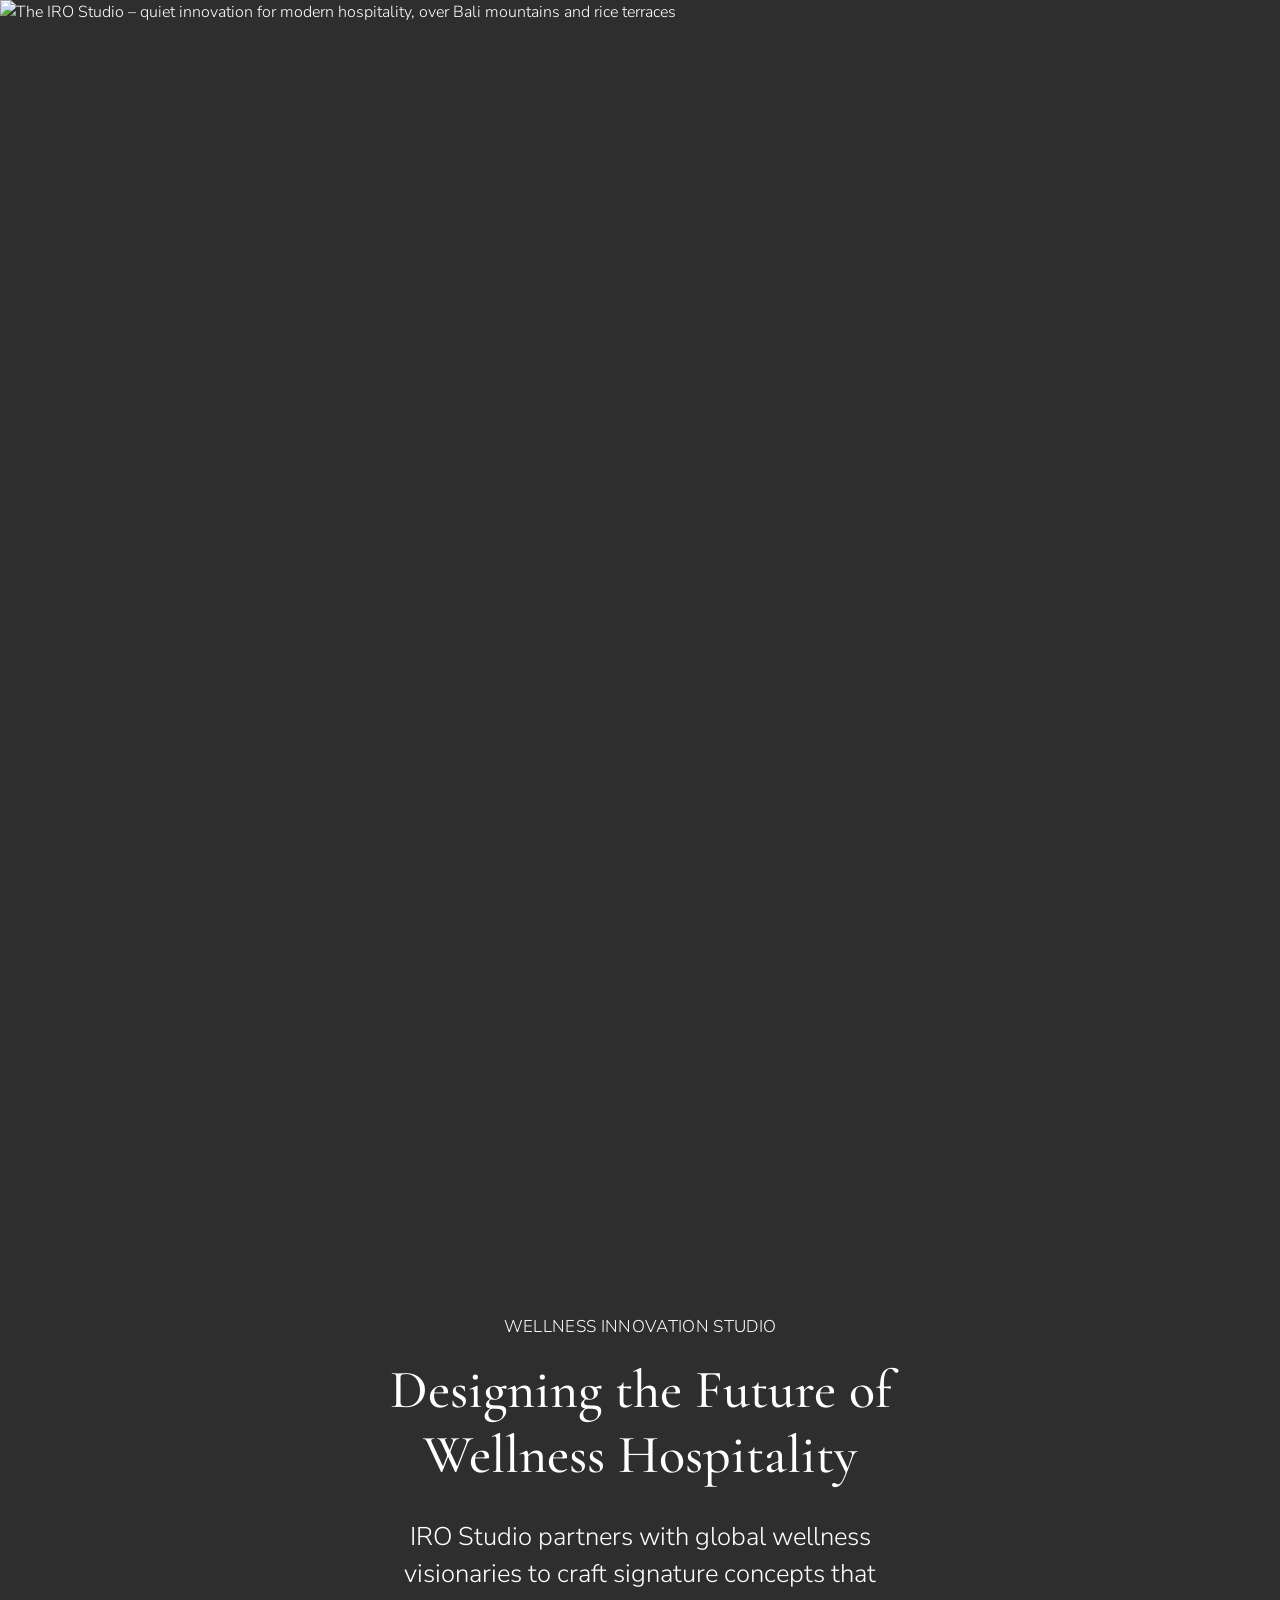
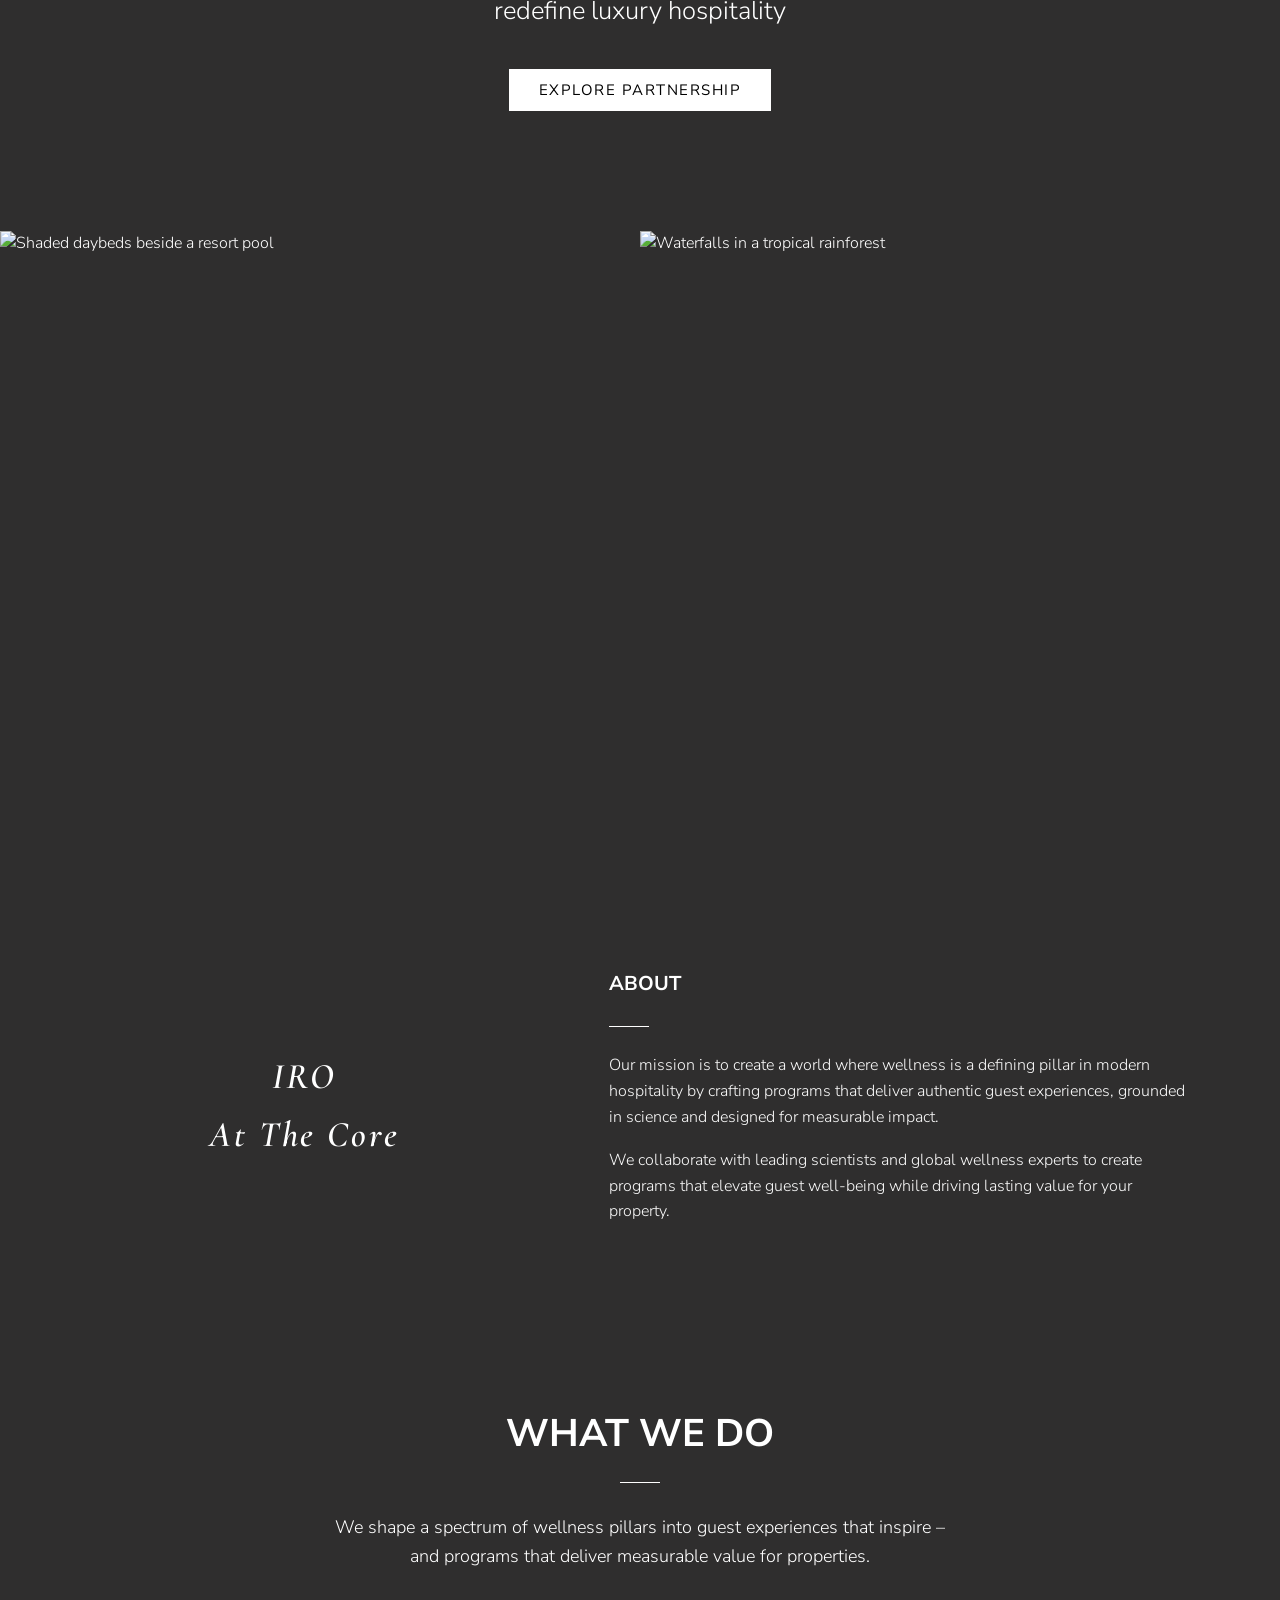
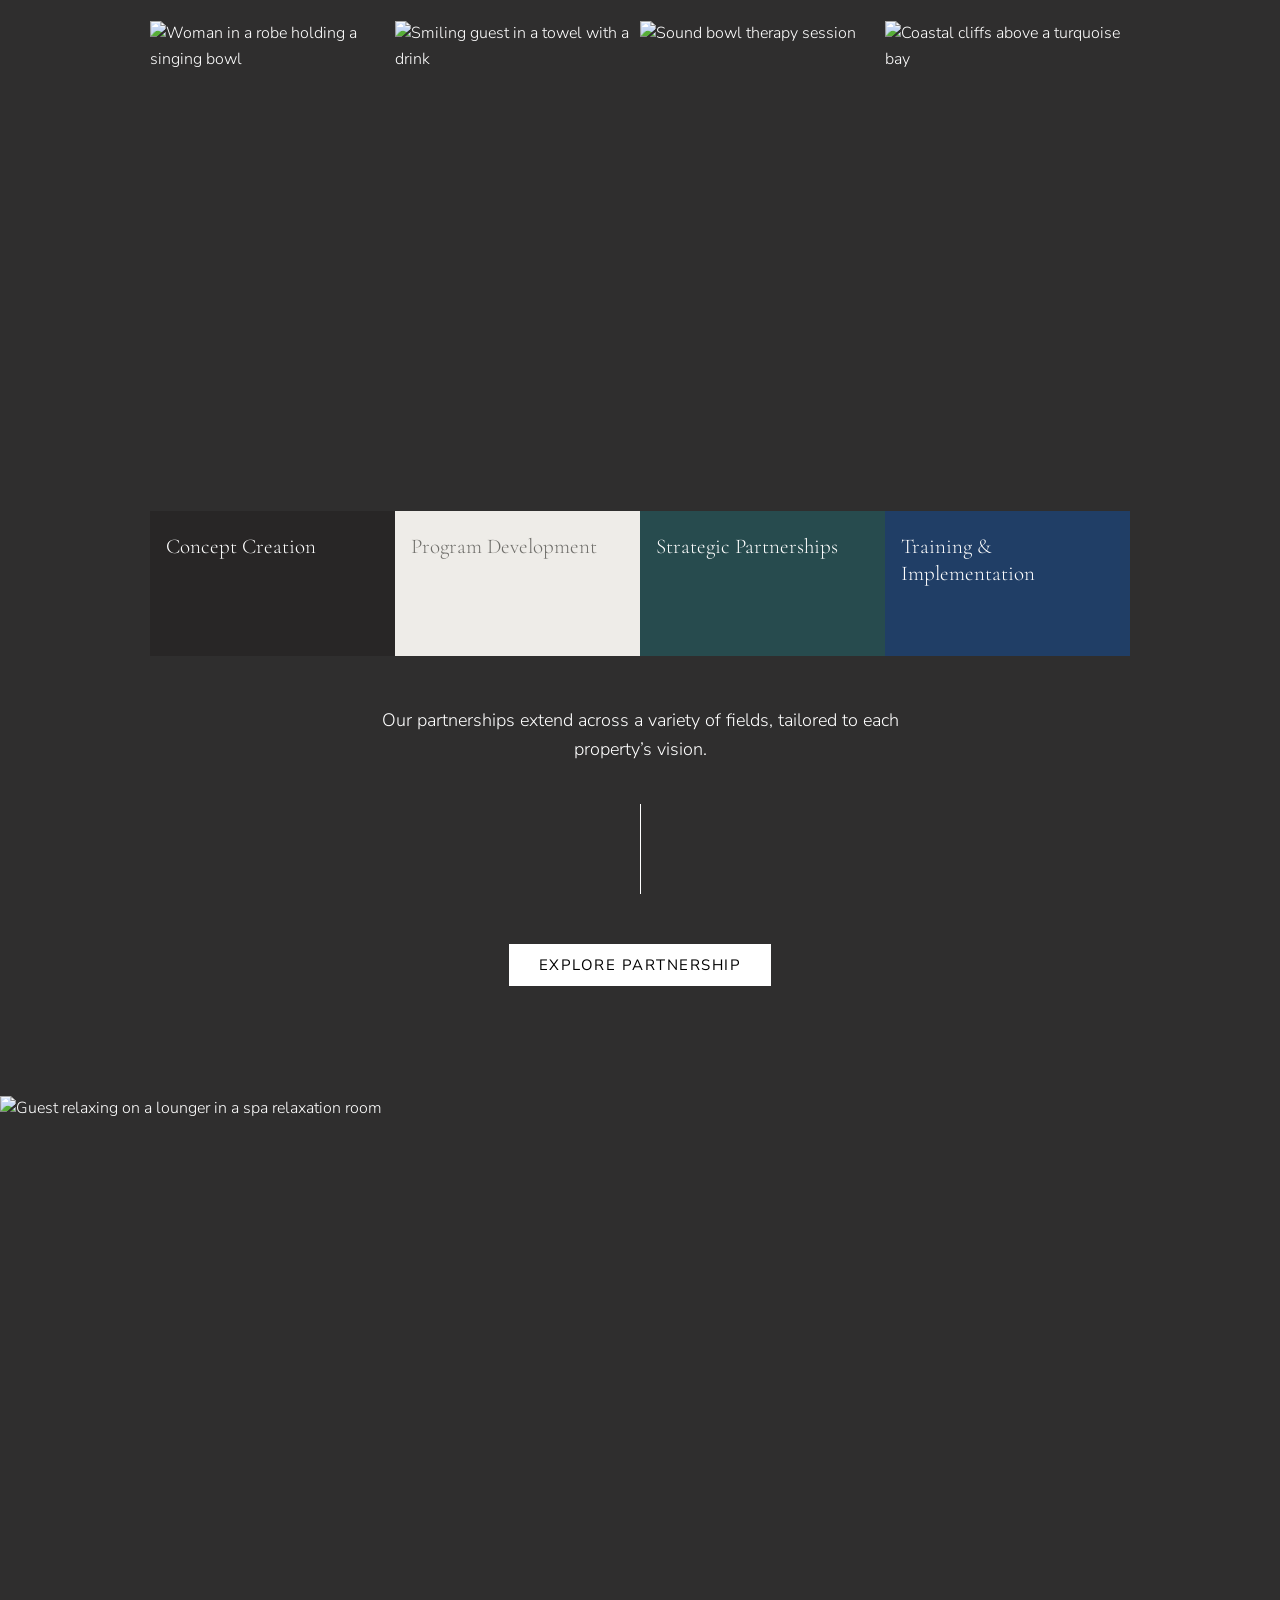
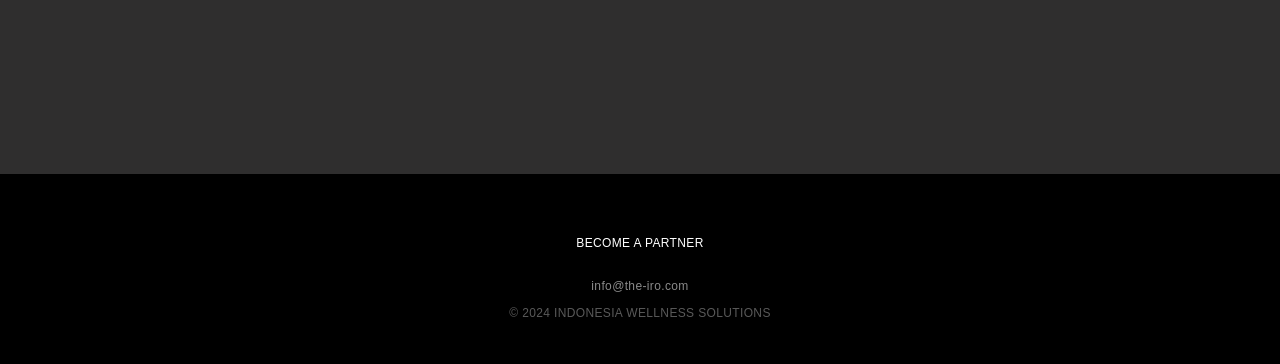
==== index.html @ 51f64c88 "IRO Studio website" ====
<!DOCTYPE html>
<html lang="en">
<head>
  <meta charset="utf-8">
  <meta name="viewport" content="width=device-width, initial-scale=1">
  <title>THE IRO STUDIO | Wellness Concepts for Luxury Hospitality</title>
  <meta name="description" content="IRO Studio designs science-backed wellness concepts for luxury hotels and resorts, elevating guest experiences and driving measurable value.">

  <meta property="og:type" content="website">
  <meta property="og:url" content="https://the-iro.com/">
  <meta property="og:title" content="THE IRO STUDIO | Wellness Concepts for Luxury Hospitality">
  <meta property="og:description" content="Science-backed wellness concepts for luxury hotels and resorts.">
  <meta property="og:image" content="https://the-iro.com/assets/img/hero.png">
  <meta name="twitter:card" content="summary_large_image">
  <link rel="canonical" href="https://the-iro.com/">

  <link rel="preconnect" href="https://fonts.googleapis.com">
  <link rel="preconnect" href="https://fonts.gstatic.com" crossorigin>
  <link href="https://fonts.googleapis.com/css2?family=Cormorant+Garamond:ital,wght@0,500;1,600&family=Nunito+Sans:wght@300;400;700&display=swap" rel="stylesheet">
  <link rel="stylesheet" href="styles.css">
</head>
<body>

  <header class="hero">
    <h1 class="sr-only">The IRO Studio – Quiet innovation for modern hospitality</h1>
    <img class="hero__img" src="assets/img/hero.png" alt="The IRO Studio – quiet innovation for modern hospitality, over Bali mountains and rice terraces">
  </header>

  <main>

    <section class="intro dark">
      <p class="eyebrow">WELLNESS INNOVATION STUDIO</p>
      <h2 class="headline">Designing the Future of<br>Wellness Hospitality</h2>
      <p class="lead">IRO Studio partners with global wellness visionaries to craft signature concepts that redefine luxury hospitality</p>
      <a class="btn" href="mailto:info@the-iro.com?subject=Explore%20Partnership">EXPLORE PARTNERSHIP</a>
    </section>

    <div class="split">
      <img src="assets/img/split-left.jpg" alt="Shaded daybeds beside a resort pool" loading="lazy">
      <img src="assets/img/split-right.jpg" alt="Waterfalls in a tropical rainforest" loading="lazy">
    </div>

    <section class="about dark">
      <p class="about__title">IRO<br>At The Core</p>
      <div class="about__text">
        <h2 class="label">ABOUT</h2>
        <span class="rule-h"></span>
        <p>Our mission is to create a world where wellness is a defining pillar in modern hospitality by crafting programs that deliver authentic guest experiences, grounded in science and designed for measurable impact.</p>
        <p>We collaborate with leading scientists and global wellness experts to create programs that elevate guest well-being while driving lasting value for your property.</p>
      </div>
    </section>

    <section class="what dark">
      <h2 class="what__title">WHAT WE DO</h2>
      <span class="rule-h rule-h--center"></span>
      <p class="what__lead">We shape a spectrum of wellness pillars into guest experiences that inspire – and programs that deliver measurable value for properties.</p>
      <div class="tiles">
        <div class="tile tile--charcoal">
          <img src="assets/img/concept.jpg" alt="Woman in a robe holding a singing bowl" loading="lazy">
          <p>Concept Creation</p>
        </div>
        <div class="tile tile--sand">
          <img src="assets/img/program.jpg" alt="Smiling guest in a towel with a drink" loading="lazy">
          <p>Program Development</p>
        </div>
        <div class="tile tile--teal">
          <img src="assets/img/partnerships.png" alt="Sound bowl therapy session" loading="lazy">
          <p>Strategic Partnerships</p>
        </div>
        <div class="tile tile--navy">
          <img src="assets/img/training.jpg" alt="Coastal cliffs above a turquoise bay" loading="lazy">
          <p>Training &amp; Implementation</p>
        </div>
      </div>
      <p class="what__note">Our partnerships extend across a variety of fields, tailored to each property’s vision.</p>
      <span class="rule-v"></span>
      <a class="btn" href="mailto:info@the-iro.com?subject=Explore%20Partnership">EXPLORE PARTNERSHIP</a>
    </section>

    <div class="closing">
      <img src="assets/img/closing.jpg" alt="Guest relaxing on a lounger in a spa relaxation room" loading="lazy">
    </div>

  </main>

  <footer class="footer">
    <a href="mailto:info@the-iro.com?subject=Partnership%20Inquiry">BECOME A PARTNER</a>
    <p class="footer__mail"><a href="mailto:info@the-iro.com">info@the-iro.com</a></p>
    <p class="footer__copy">© 2024 INDONESIA WELLNESS SOLUTIONS</p>
  </footer>

</body>
</html>
---- styles.css ----
/* THE IRO STUDIO — static rebuild of the Wix page */

/* The Wix site uses a custom serif that was uploaded to Wix. If you hold the
   licence, save it as assets/fonts/iro-serif.woff2 and it is used
   automatically; otherwise Cormorant Garamond stands in. */
@font-face {
  font-family: "IRO Serif";
  src: url("assets/fonts/iro-serif.woff2") format("woff2");
  font-display: swap;
}

:root {
  --dark: #2f2e2e;
  --sand: #eeece8;
  --serif: "IRO Serif", "Cormorant Garamond", Georgia, serif;
  --sans: "Nunito Sans", "Helvetica Neue", Arial, sans-serif;
}

* { box-sizing: border-box; margin: 0; padding: 0; }
body {
  background: var(--dark);
  color: #fff;
  font-family: var(--sans);
  font-weight: 300;
  font-size: 16px;
  line-height: 1.6;
  -webkit-font-smoothing: antialiased;
}
img { display: block; max-width: 100%; }
a { color: inherit; }
.sr-only { position: absolute; width: 1px; height: 1px; overflow: hidden; clip: rect(0 0 0 0); white-space: nowrap; }

/* ---------- shared ---------- */
.dark { background: var(--dark); }
.btn {
  display: inline-block;
  background: #fff;
  color: #000;
  font-weight: 400;
  font-size: 15px;
  letter-spacing: .1em;
  text-decoration: none;
  padding: 9px 30px;
  transition: background .25s, color .25s;
}
.btn:hover { background: var(--sand); }
.eyebrow { font-size: 17px; letter-spacing: .02em; }
.label { font-size: 20px; font-weight: 700; }
.rule-h { display: block; width: 40px; height: 1px; background: #fff; margin: 26px 0; }
.rule-h--center { margin: 18px auto 30px; }
.rule-v { display: block; width: 1px; height: 90px; background: #fff; margin: 40px auto 50px; }

/* ---------- hero ---------- */
.hero__img { width: 100%; height: 94vw; max-height: 1400px; object-fit: cover; }

/* ---------- intro ---------- */
.intro { text-align: center; padding: 110px 24px 120px; }
.headline {
  font-family: var(--serif);
  font-weight: 500;
  font-size: clamp(34px, 4.4vw, 54px);
  line-height: 1.2;
  margin: 18px 0 30px;
}
.lead { font-size: clamp(19px, 2vw, 26px); max-width: 520px; margin: 0 auto 40px; line-height: 1.45; }

/* ---------- split images ---------- */
.split { display: grid; grid-template-columns: 1fr 1fr; }
.split img { width: 100%; height: clamp(300px, 49vw, 700px); object-fit: cover; }

/* ---------- about ---------- */
.about {
  display: grid;
  grid-template-columns: 1fr 1.25fr;
  align-items: center;
  gap: 60px;
  max-width: 1240px;
  margin: 0 auto;
  padding: 110px 40px;
}
.about__title {
  font-family: var(--serif);
  font-style: italic;
  font-weight: 600;
  font-size: 36px;
  letter-spacing: .08em;
  line-height: 1.6;
  text-align: center;
}
.about__text p { color: #fafafa; max-width: 580px; margin-bottom: 18px; }

/* ---------- what we do ---------- */
.what { text-align: center; padding: 50px 40px 110px; }
.what__title { font-size: clamp(32px, 3vw, 43px); font-weight: 700; }
.what__lead { font-size: 18px; max-width: 620px; margin: 0 auto 50px; }
.what__note { font-size: 18px; max-width: 520px; margin: 50px auto 0; }

.tiles {
  display: grid;
  grid-template-columns: repeat(4, 1fr);
  max-width: 980px;
  margin: 0 auto;
  text-align: left;
}
.tile img { width: 100%; aspect-ratio: 245 / 490; object-fit: cover; }
.tile p {
  font-family: var(--serif);
  font-size: 21px;
  line-height: 1.3;
  padding: 22px 16px;
  min-height: 145px;
}
.tile--charcoal p { background: #282626; }
.tile--sand p { background: var(--sand); color: #6f6e6a; }
.tile--teal p { background: #274b4e; }
.tile--navy p { background: #203e66; }

/* ---------- closing ---------- */
.closing img { width: 100%; height: clamp(360px, 53vw, 780px); object-fit: cover; }

/* ---------- footer ---------- */
.footer {
  background: #000;
  text-align: center;
  font-family: "Helvetica Neue", Helvetica, Arial, sans-serif;
  font-size: 12px;
  letter-spacing: .03em;
  padding: 60px 20px 40px;
}
.footer a { text-decoration: none; }
.footer a:hover { text-decoration: underline; }
.footer__mail { color: #8a8a8a; margin-top: 24px; }
.footer__copy { color: #595959; margin-top: 8px; }

/* ---------- mobile ---------- */
@media (max-width: 820px) {
  .hero__img { height: auto; aspect-ratio: 4 / 5; }
  .intro { padding: 80px 24px; }
  .split { grid-template-columns: 1fr; }
  .split img { height: 70vw; }
  .about { grid-template-columns: 1fr; gap: 30px; padding: 80px 28px; }
  .what { padding: 40px 20px 80px; }
  .tiles { grid-template-columns: 1fr 1fr; }
  .tile img { aspect-ratio: 3 / 4; }
  .tile p { font-size: 18px; min-height: 100px; }
}
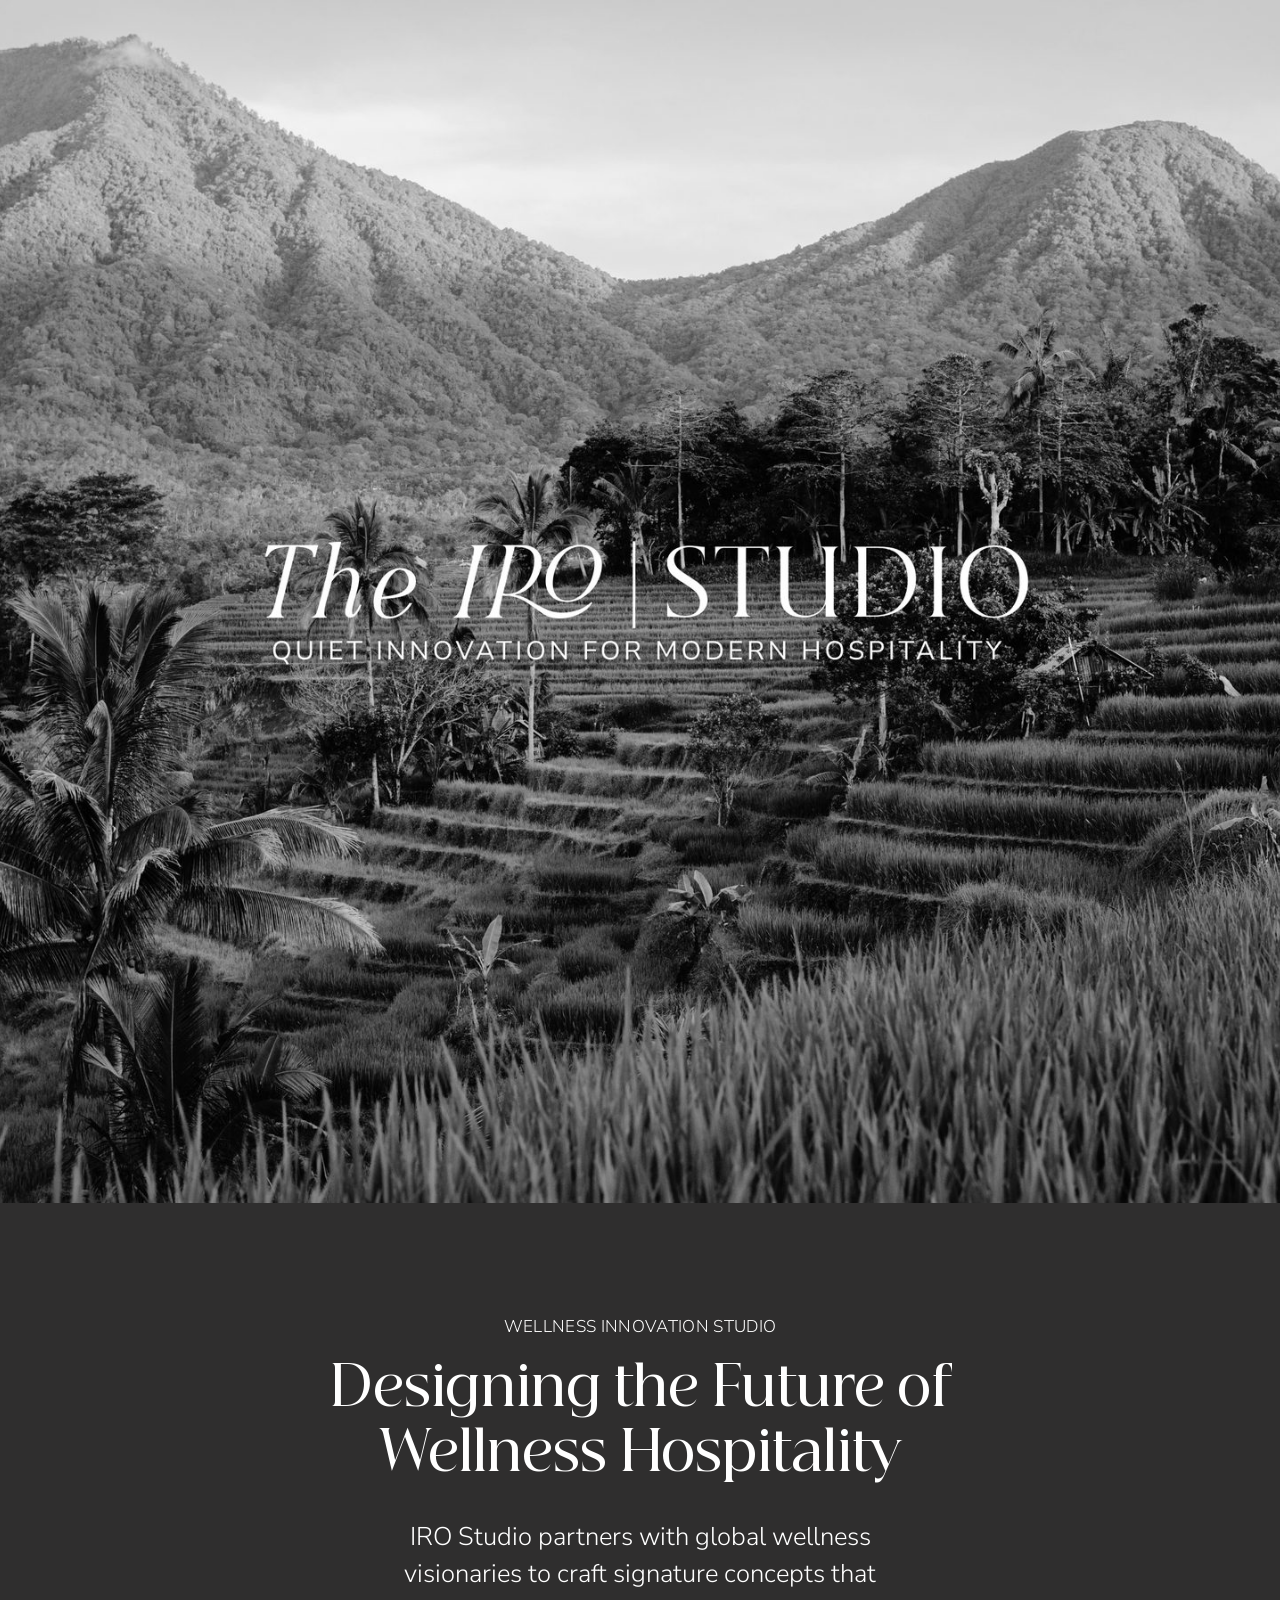
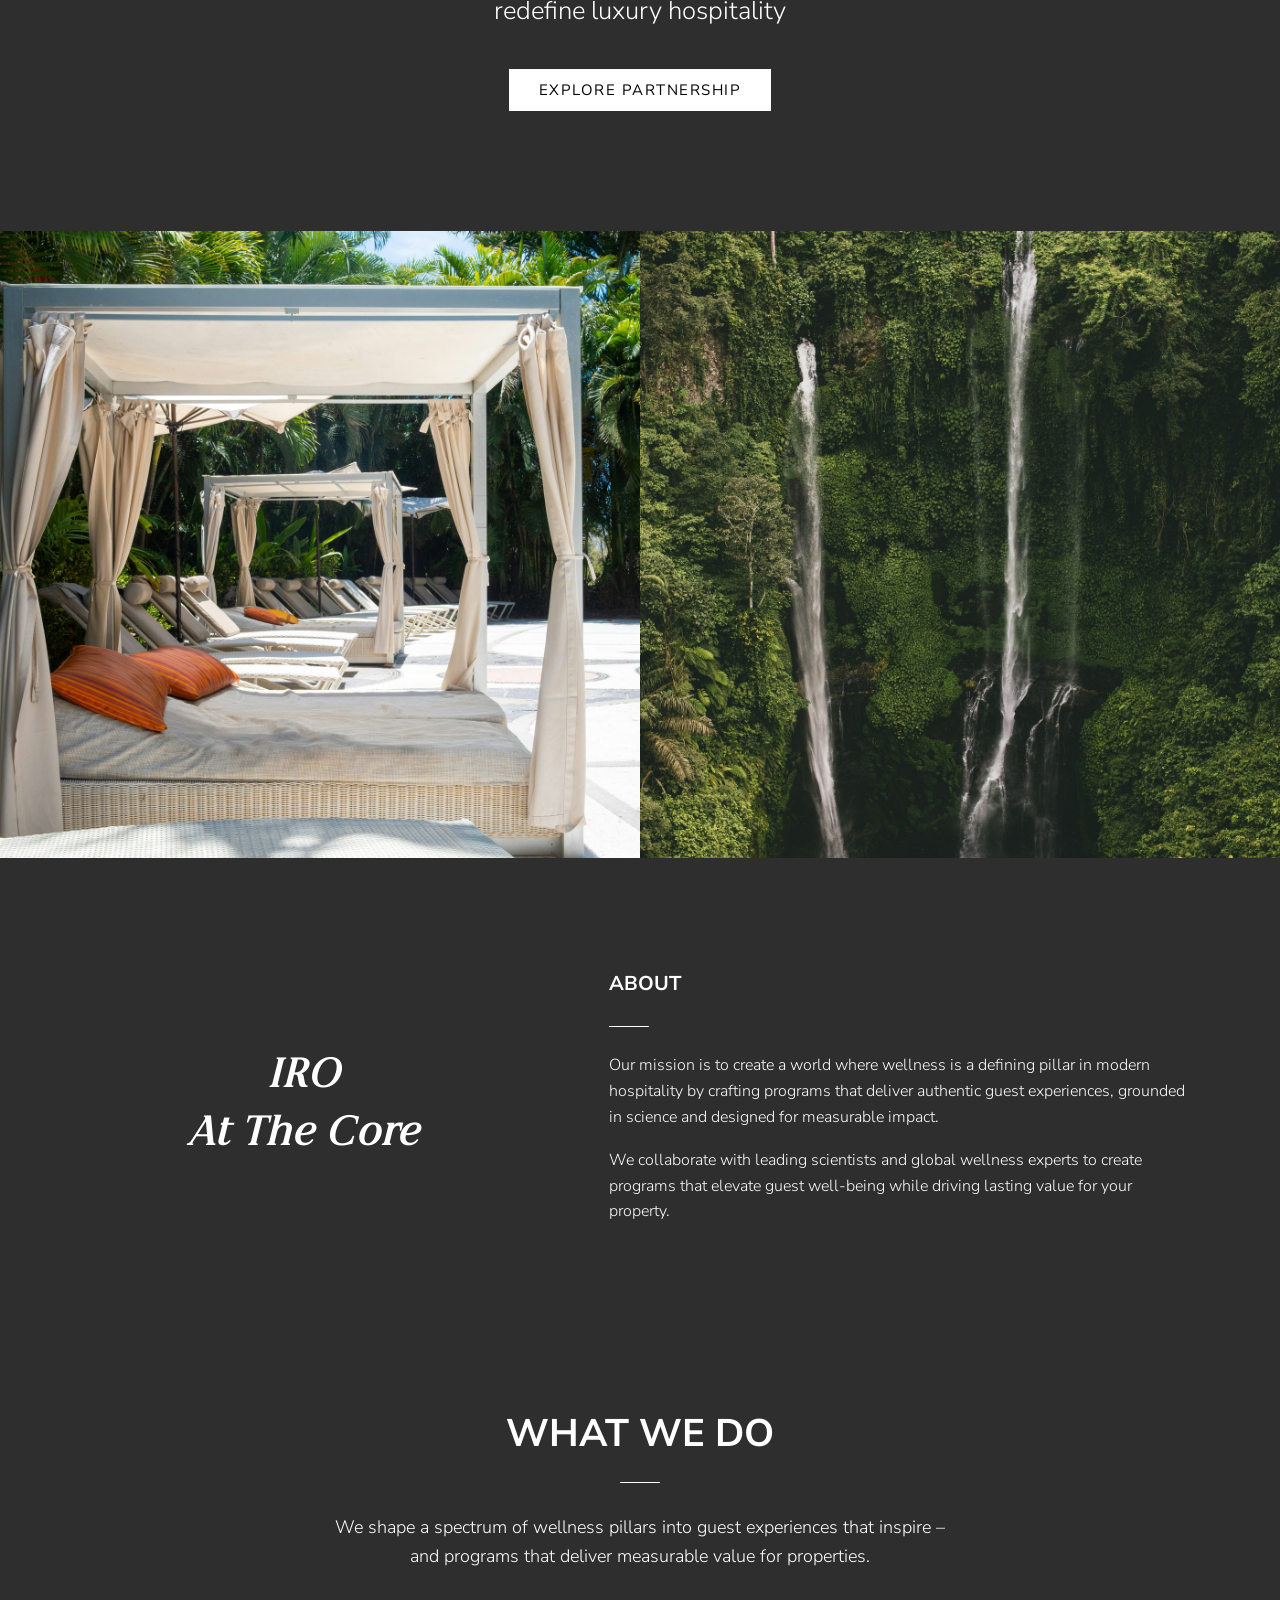
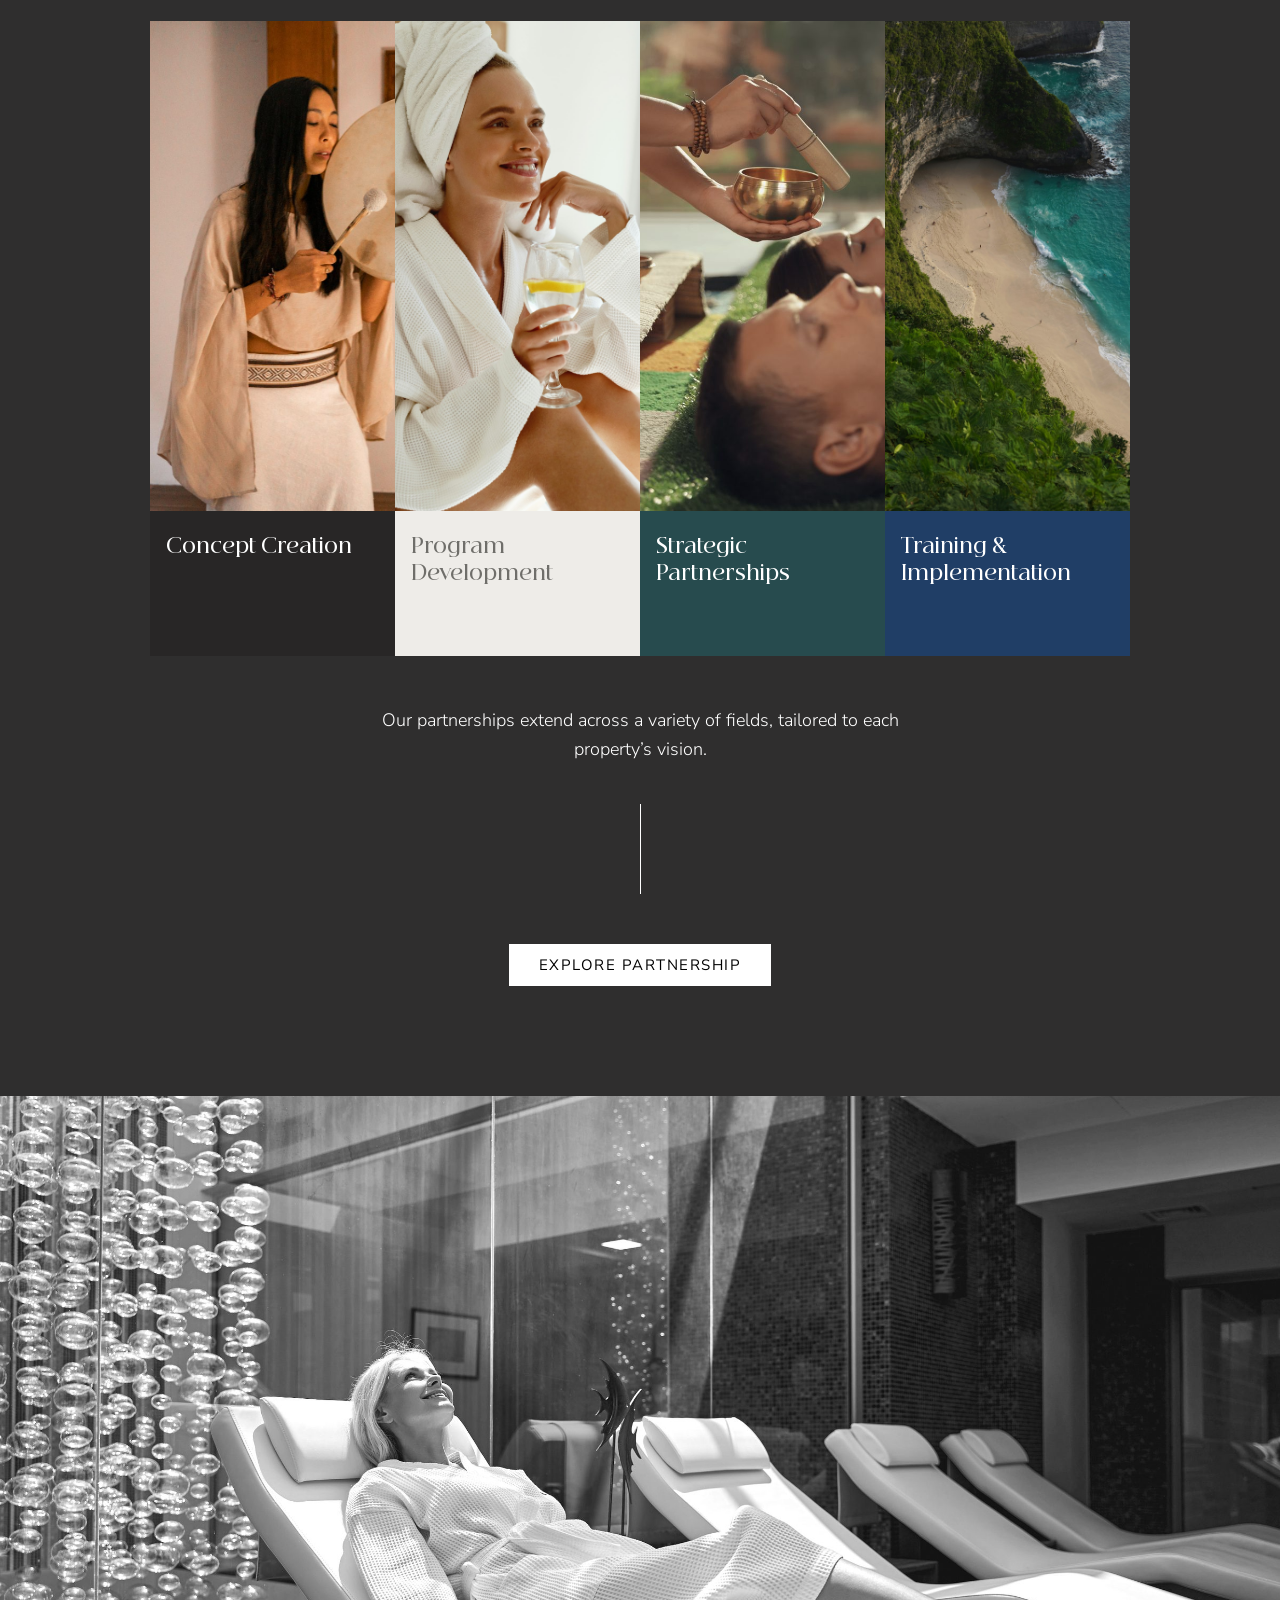
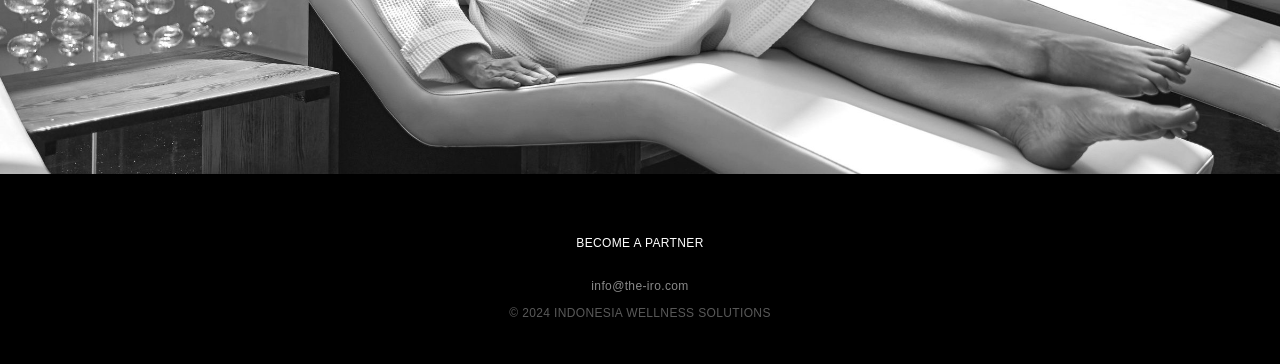
==== commit 445cb506: "Resize photos for web, remove one-off image workflow Co-Authored-By: Claude Opus 5.5 <noreply@anthro" ====
--- a/index.html
+++ b/index.html
@@ -10,7 +10,7 @@
   <meta property="og:url" content="https://the-iro.com/">
   <meta property="og:title" content="THE IRO STUDIO | Wellness Concepts for Luxury Hospitality">
   <meta property="og:description" content="Science-backed wellness concepts for luxury hotels and resorts.">
-  <meta property="og:image" content="https://the-iro.com/assets/img/hero.png">
+  <meta property="og:image" content="https://the-iro.com/assets/img/hero.jpg">
   <meta name="twitter:card" content="summary_large_image">
   <link rel="canonical" href="https://the-iro.com/">
 
@@ -23,7 +23,7 @@
 
   <header class="hero">
     <h1 class="sr-only">The IRO Studio – Quiet innovation for modern hospitality</h1>
-    <img class="hero__img" src="assets/img/hero.png" alt="The IRO Studio – quiet innovation for modern hospitality, over Bali mountains and rice terraces">
+    <img class="hero__img" src="assets/img/hero.jpg" alt="The IRO Studio – quiet innovation for modern hospitality, over Bali mountains and rice terraces">
   </header>
 
   <main>
@@ -64,7 +64,7 @@
           <p>Program Development</p>
         </div>
         <div class="tile tile--teal">
-          <img src="assets/img/partnerships.png" alt="Sound bowl therapy session" loading="lazy">
+          <img src="assets/img/partnerships.jpg" alt="Sound bowl therapy session" loading="lazy">
           <p>Strategic Partnerships</p>
         </div>
         <div class="tile tile--navy">
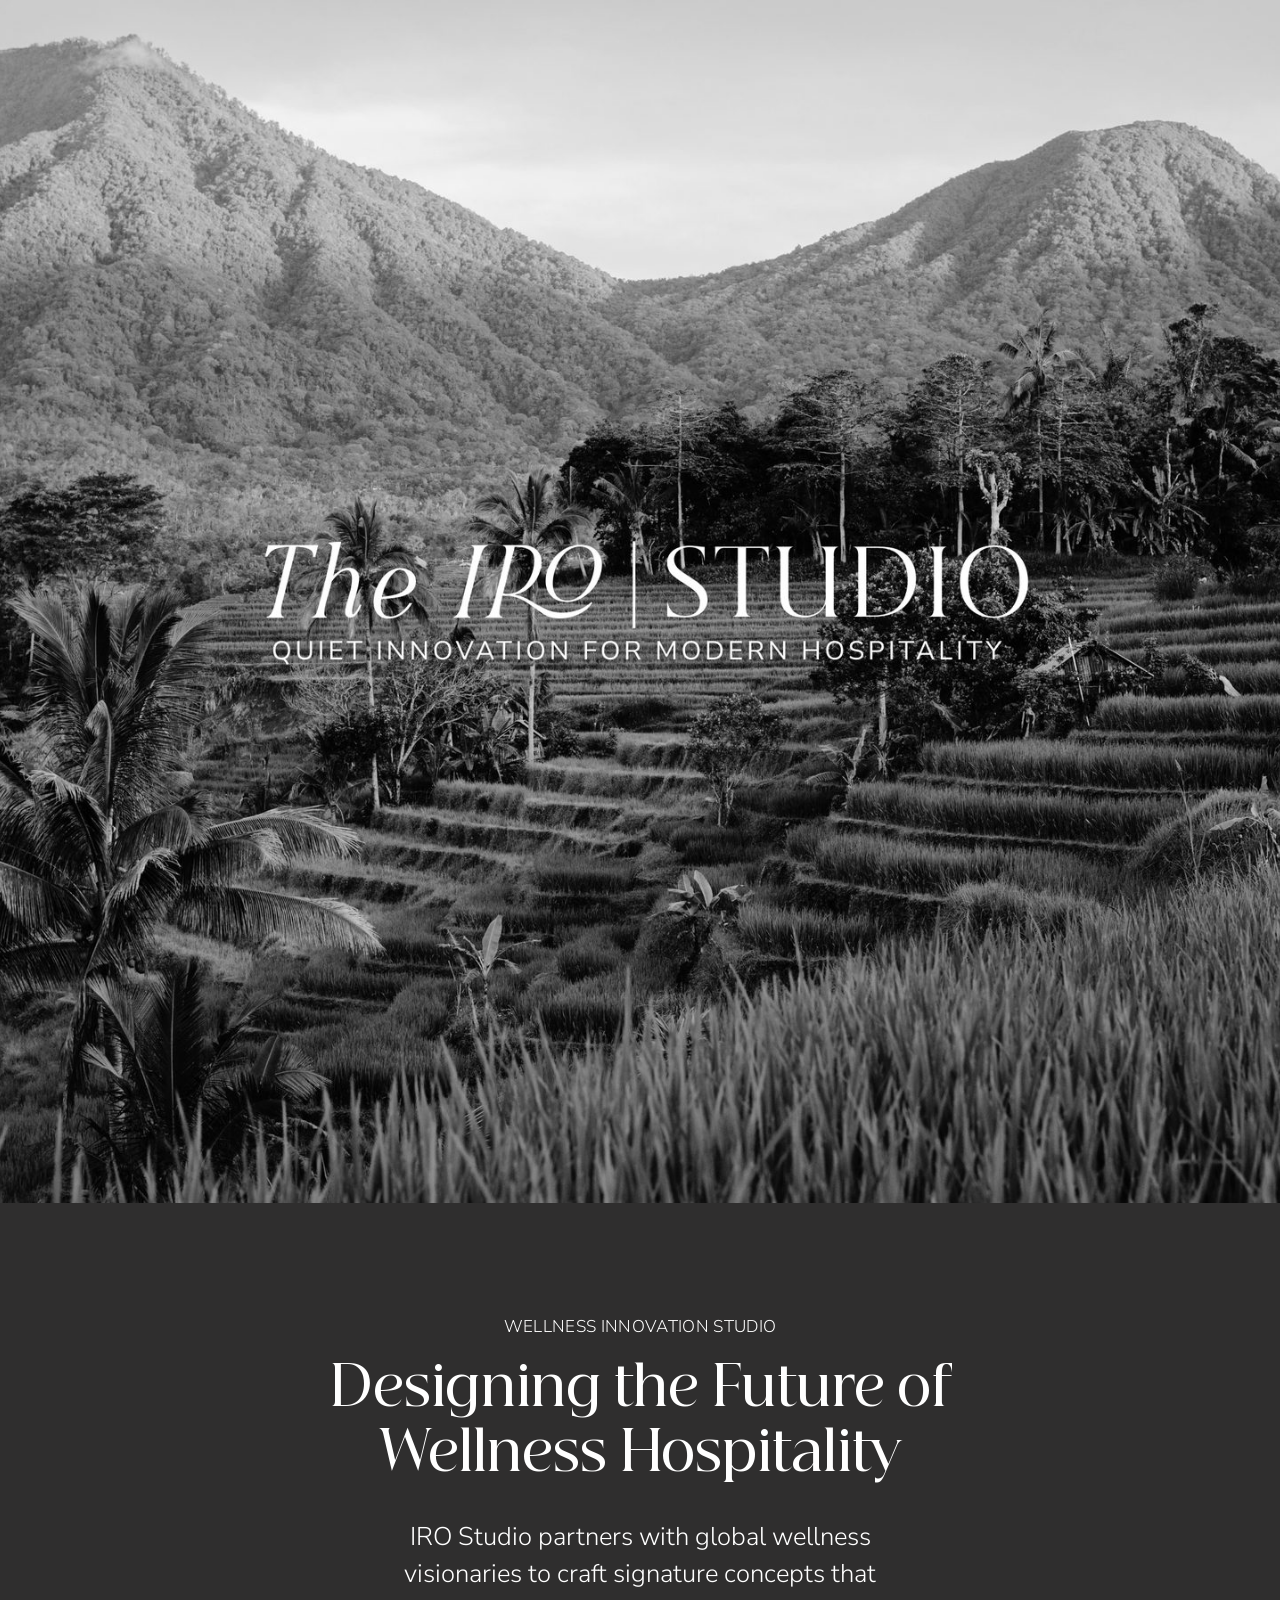
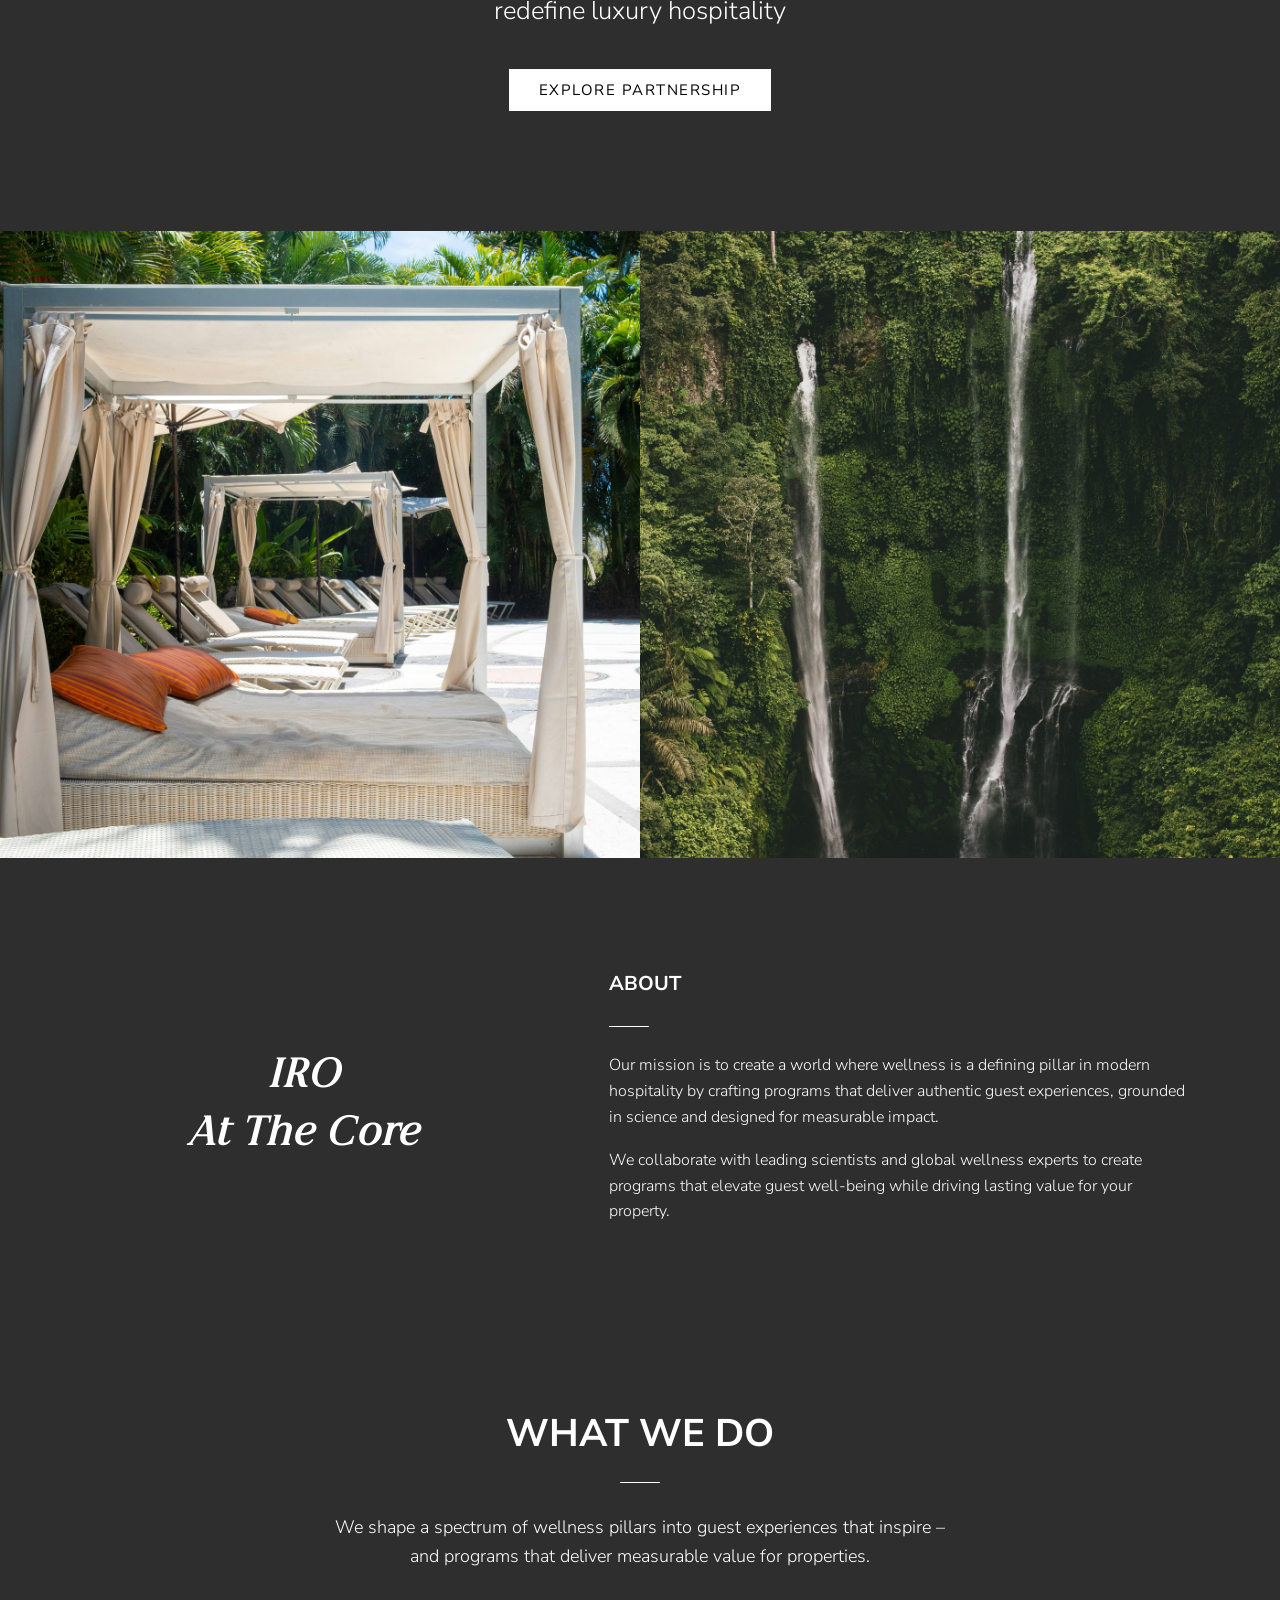
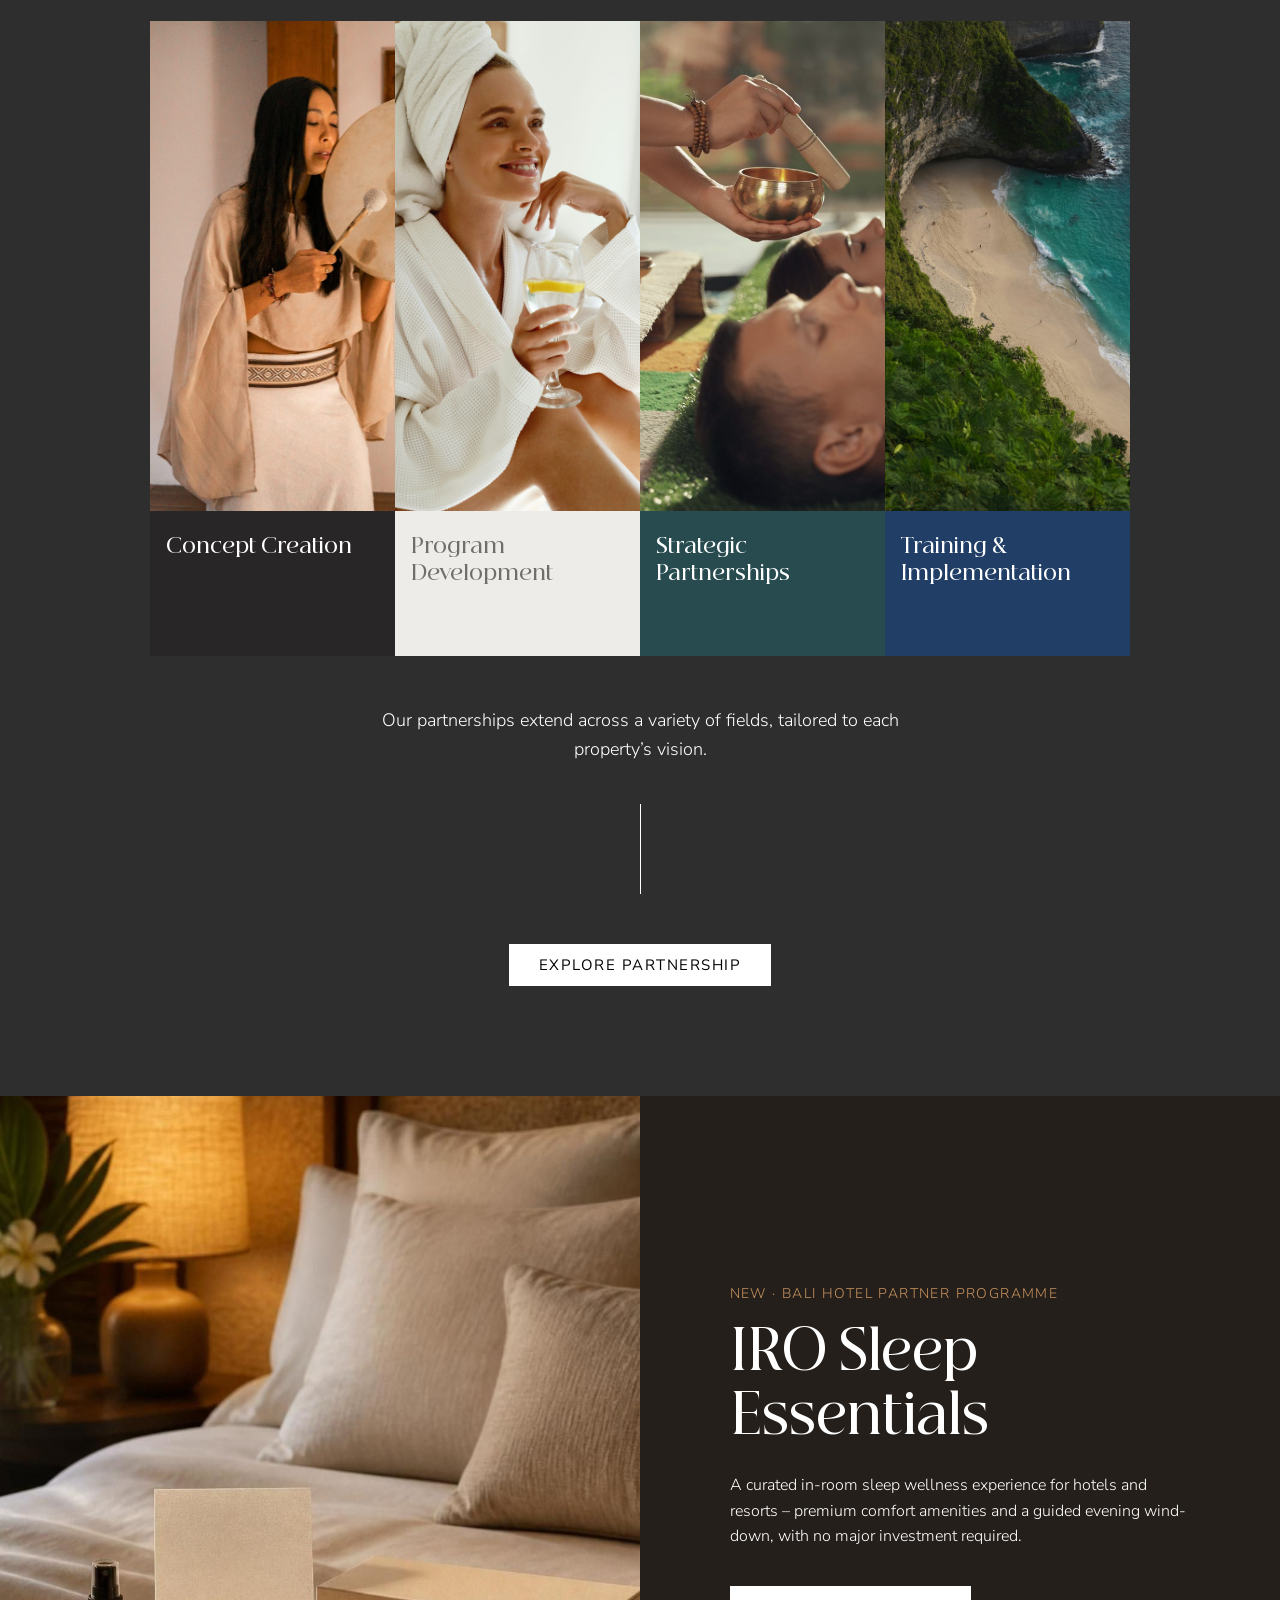
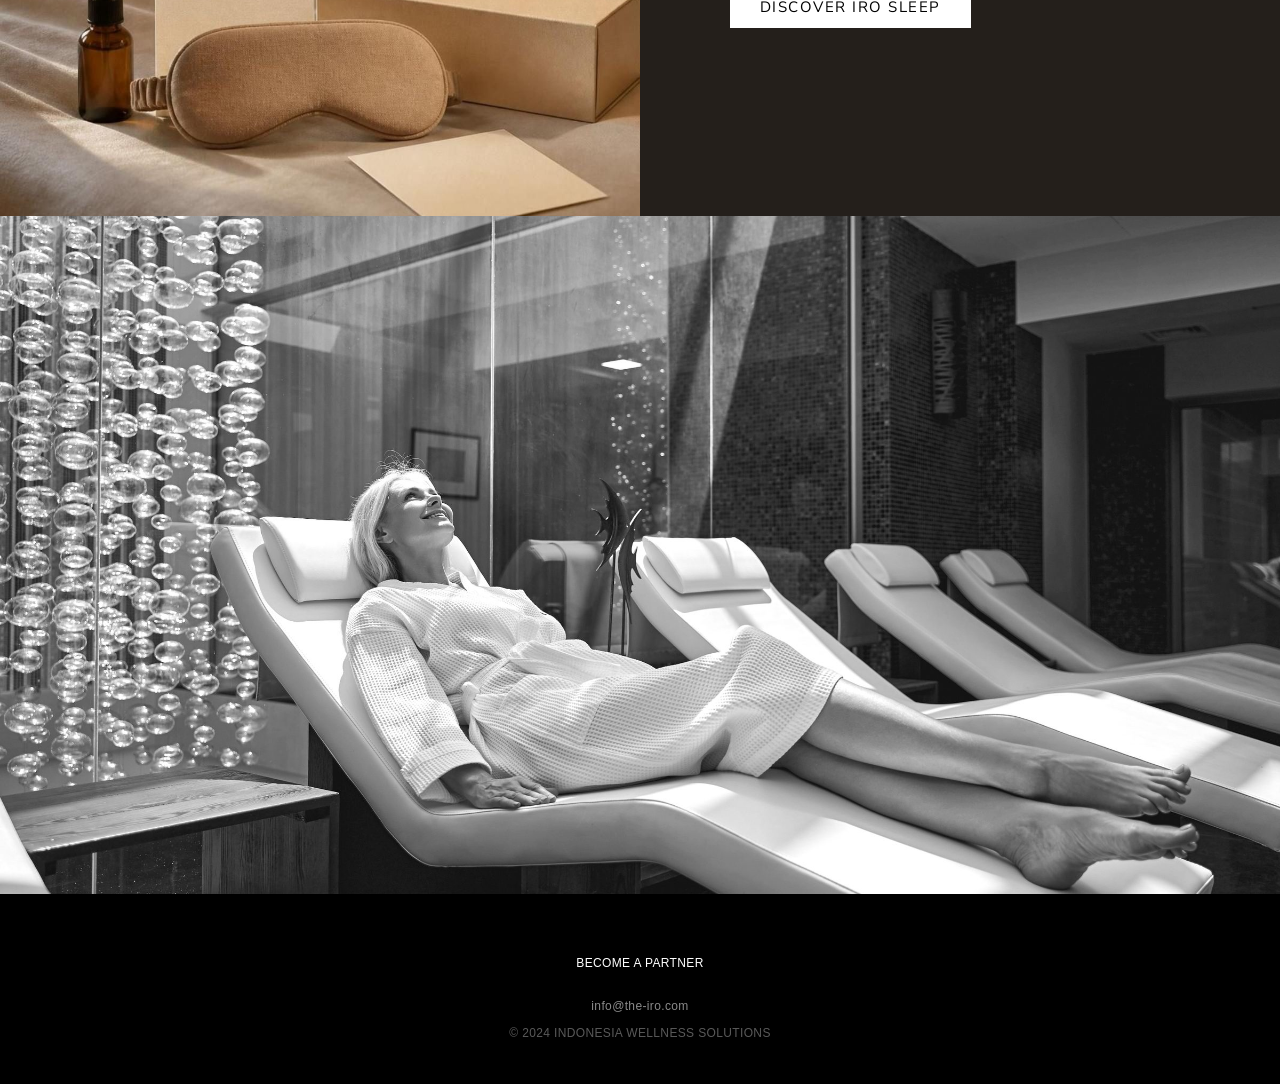
==== commit f9170b74: "Draft: IRO Sleep Essentials page and homepage teaser Co-Authored-By: Claude Opus 5.5 <noreply@anthro" ====
--- a/index.html
+++ b/index.html
@@ -77,6 +77,16 @@
       <a class="btn" href="mailto:info@the-iro.com?subject=Explore%20Partnership">EXPLORE PARTNERSHIP</a>
     </section>
 
+    <section class="teaser">
+      <img class="teaser__img" src="assets/img/sleep/kit.jpg" alt="IRO Sleep kit on a bed: silk eye mask, ritual card and botanical oil" loading="lazy">
+      <div class="teaser__body">
+        <p class="eyebrow">NEW · BALI HOTEL PARTNER PROGRAMME</p>
+        <h2 class="headline">IRO Sleep Essentials</h2>
+        <p>A curated in-room sleep wellness experience for hotels and resorts – premium comfort amenities and a guided evening wind-down, with no major investment required.</p>
+        <a class="btn" href="sleep">DISCOVER IRO SLEEP</a>
+      </div>
+    </section>
+
     <div class="closing">
       <img src="assets/img/closing.jpg" alt="Guest relaxing on a lounger in a spa relaxation room" loading="lazy">
     </div>
--- a/styles.css
+++ b/styles.css
@@ -115,6 +115,14 @@
 .tile--teal p { background: #274b4e; }
 .tile--navy p { background: #203e66; }
 
+/* ---------- IRO Sleep teaser ---------- */
+.teaser { display: grid; grid-template-columns: 1fr 1fr; background: #241f1b; }
+.teaser__img { width: 100%; height: 100%; max-height: 720px; object-fit: cover; }
+.teaser__body { align-self: center; padding: 80px 7vw; }
+.teaser__body .eyebrow { text-align: left; font-size: 14px; letter-spacing: .1em; color: #c9935f; }
+.teaser__body .headline { margin: 16px 0 22px; }
+.teaser__body p:not(.eyebrow) { max-width: 460px; margin-bottom: 36px; }
+
 /* ---------- closing ---------- */
 .closing img { width: 100%; height: clamp(360px, 53vw, 780px); object-fit: cover; }
 
@@ -140,6 +148,9 @@
   .split img { height: 70vw; }
   .about { grid-template-columns: 1fr; gap: 30px; padding: 80px 28px; }
   .what { padding: 40px 20px 80px; }
+  .teaser { grid-template-columns: 1fr; }
+  .teaser__img { height: 80vw; }
+  .teaser__body { padding: 56px 24px 70px; }
   .tiles { grid-template-columns: 1fr 1fr; }
   .tile img { aspect-ratio: 3 / 4; }
   .tile p { font-size: 18px; min-height: 100px; }
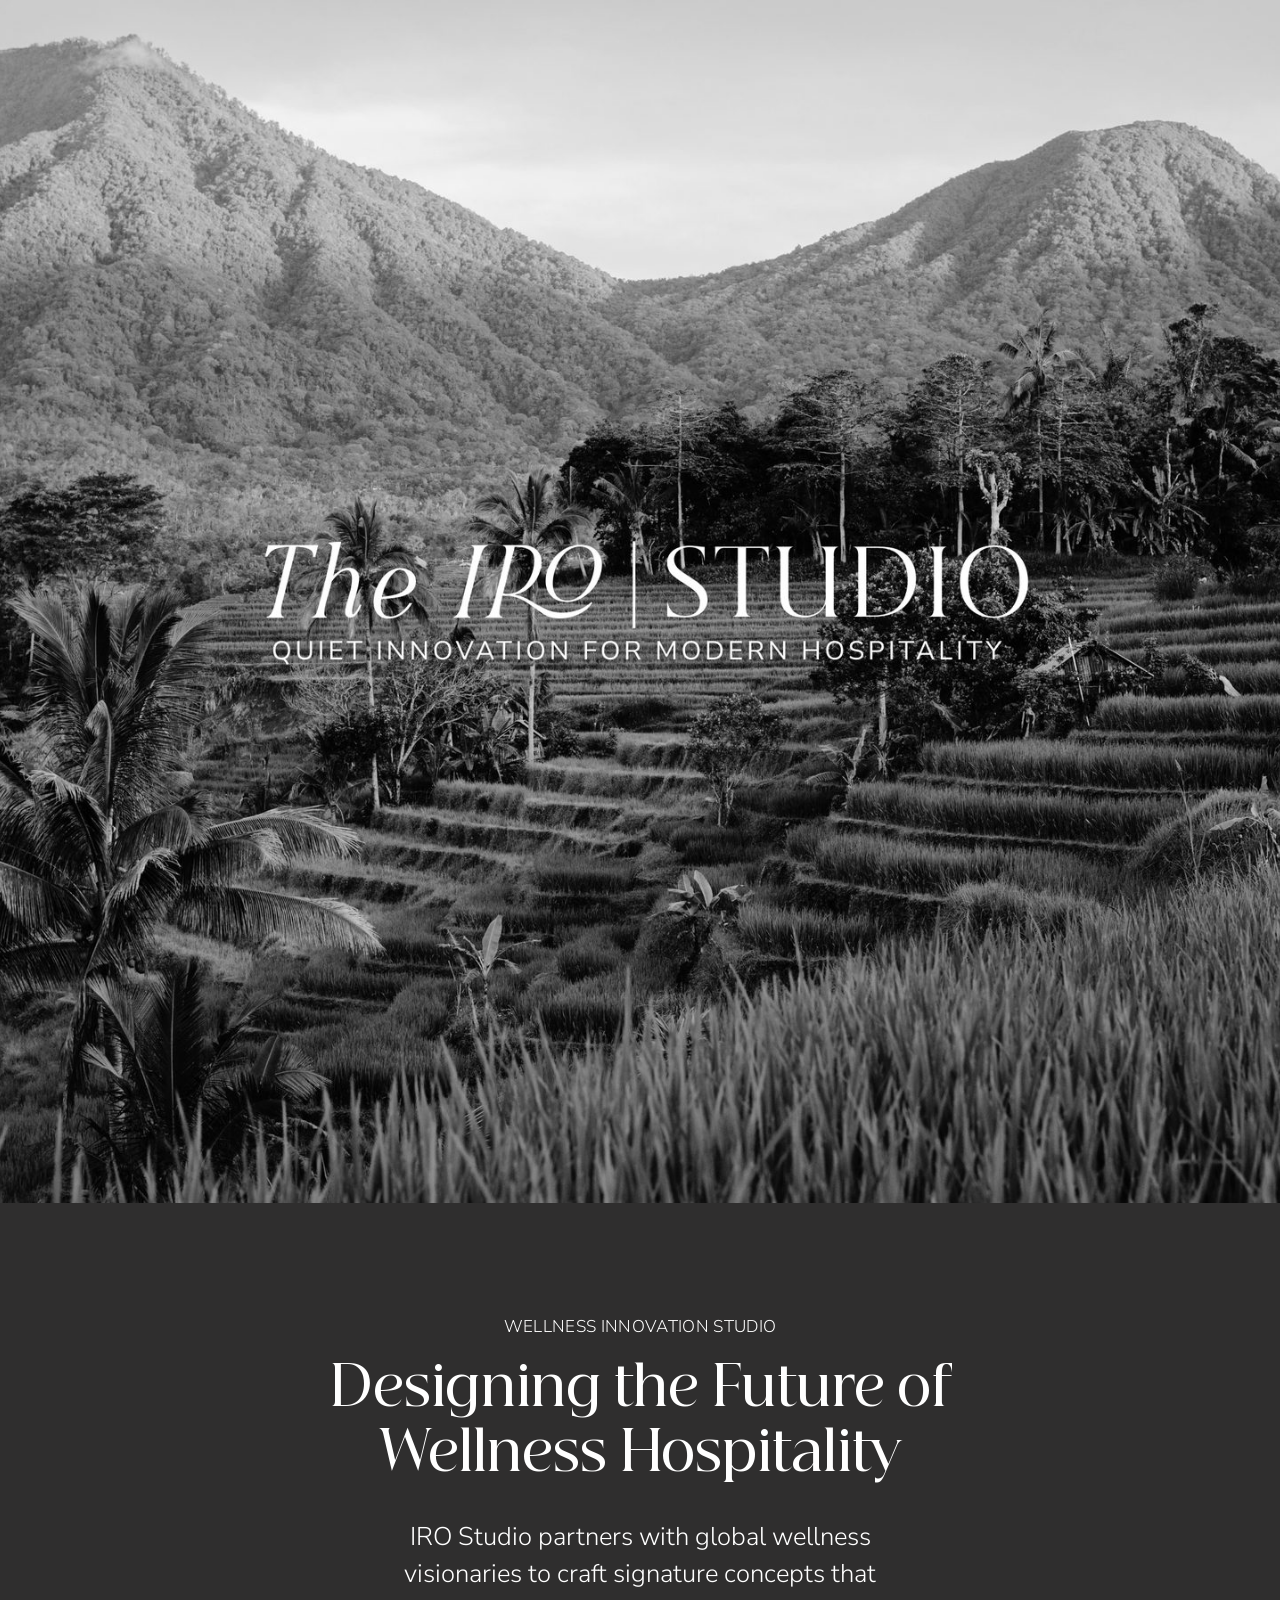
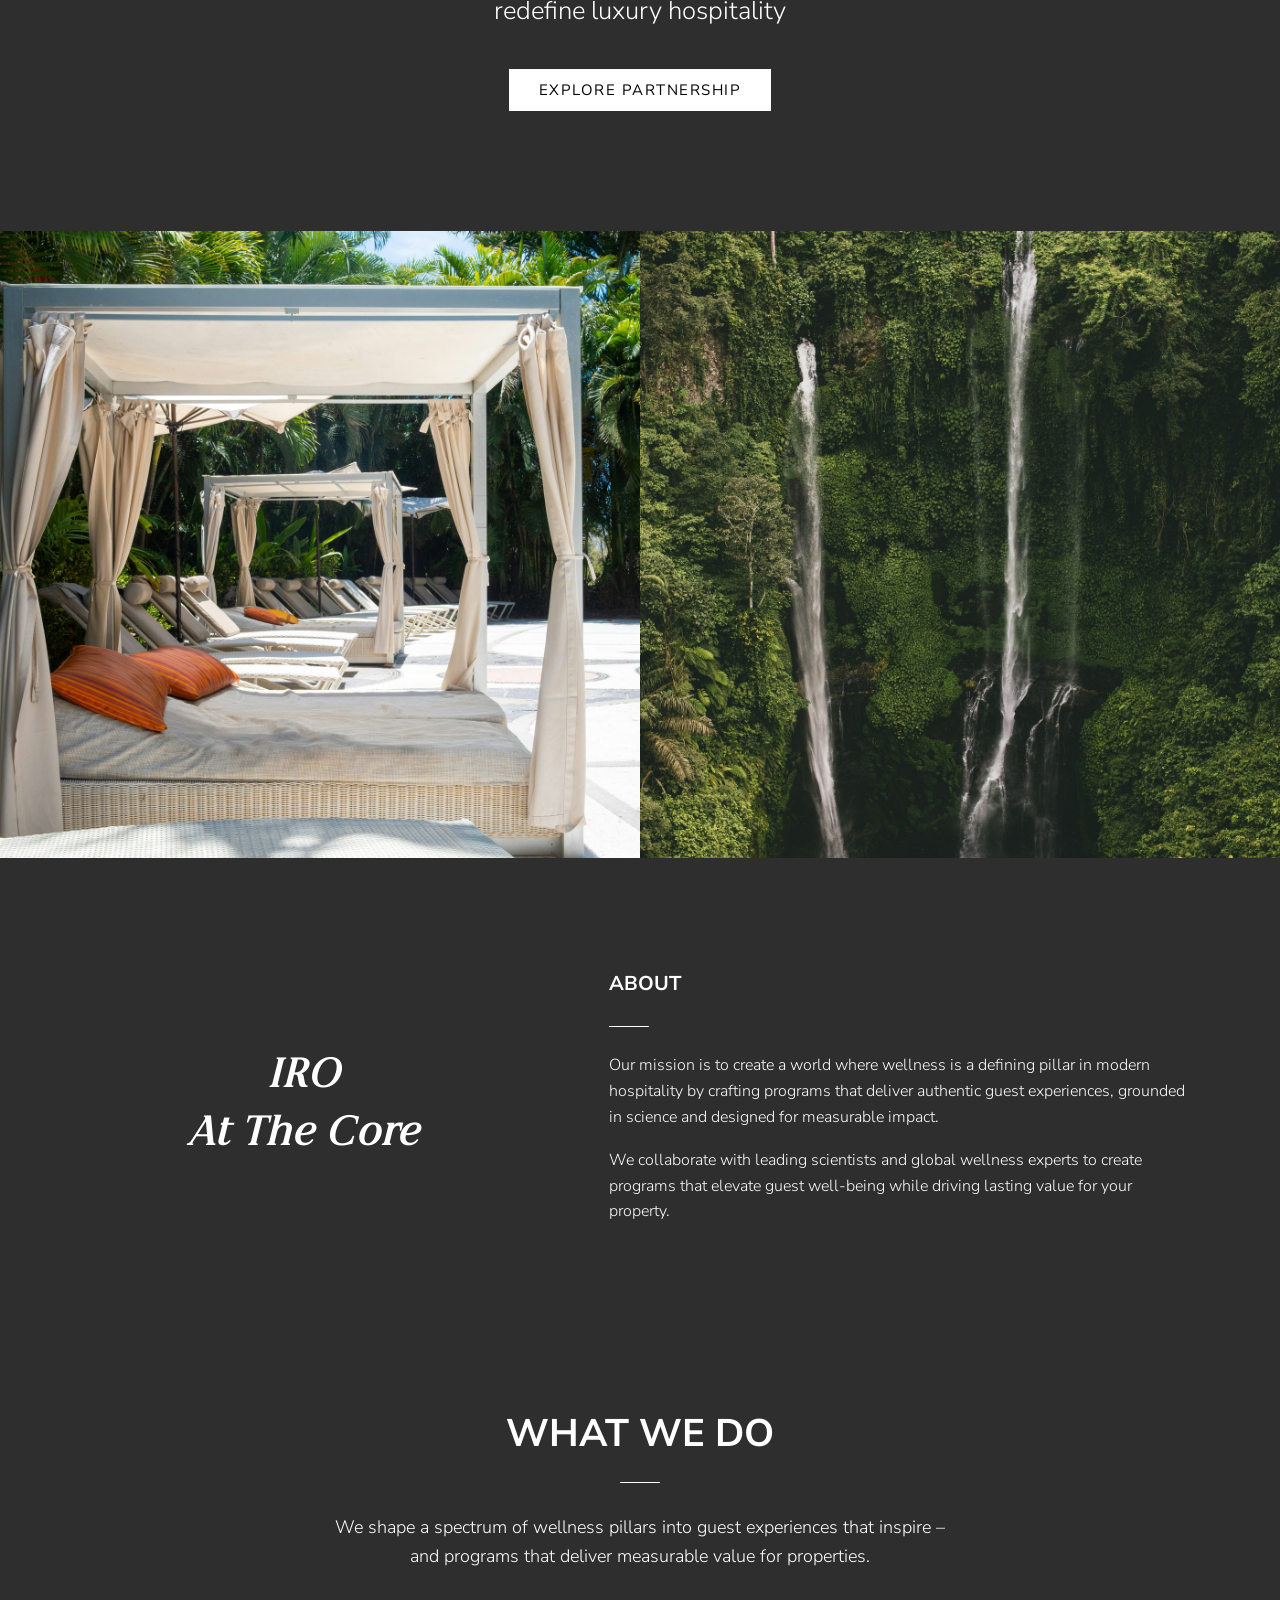
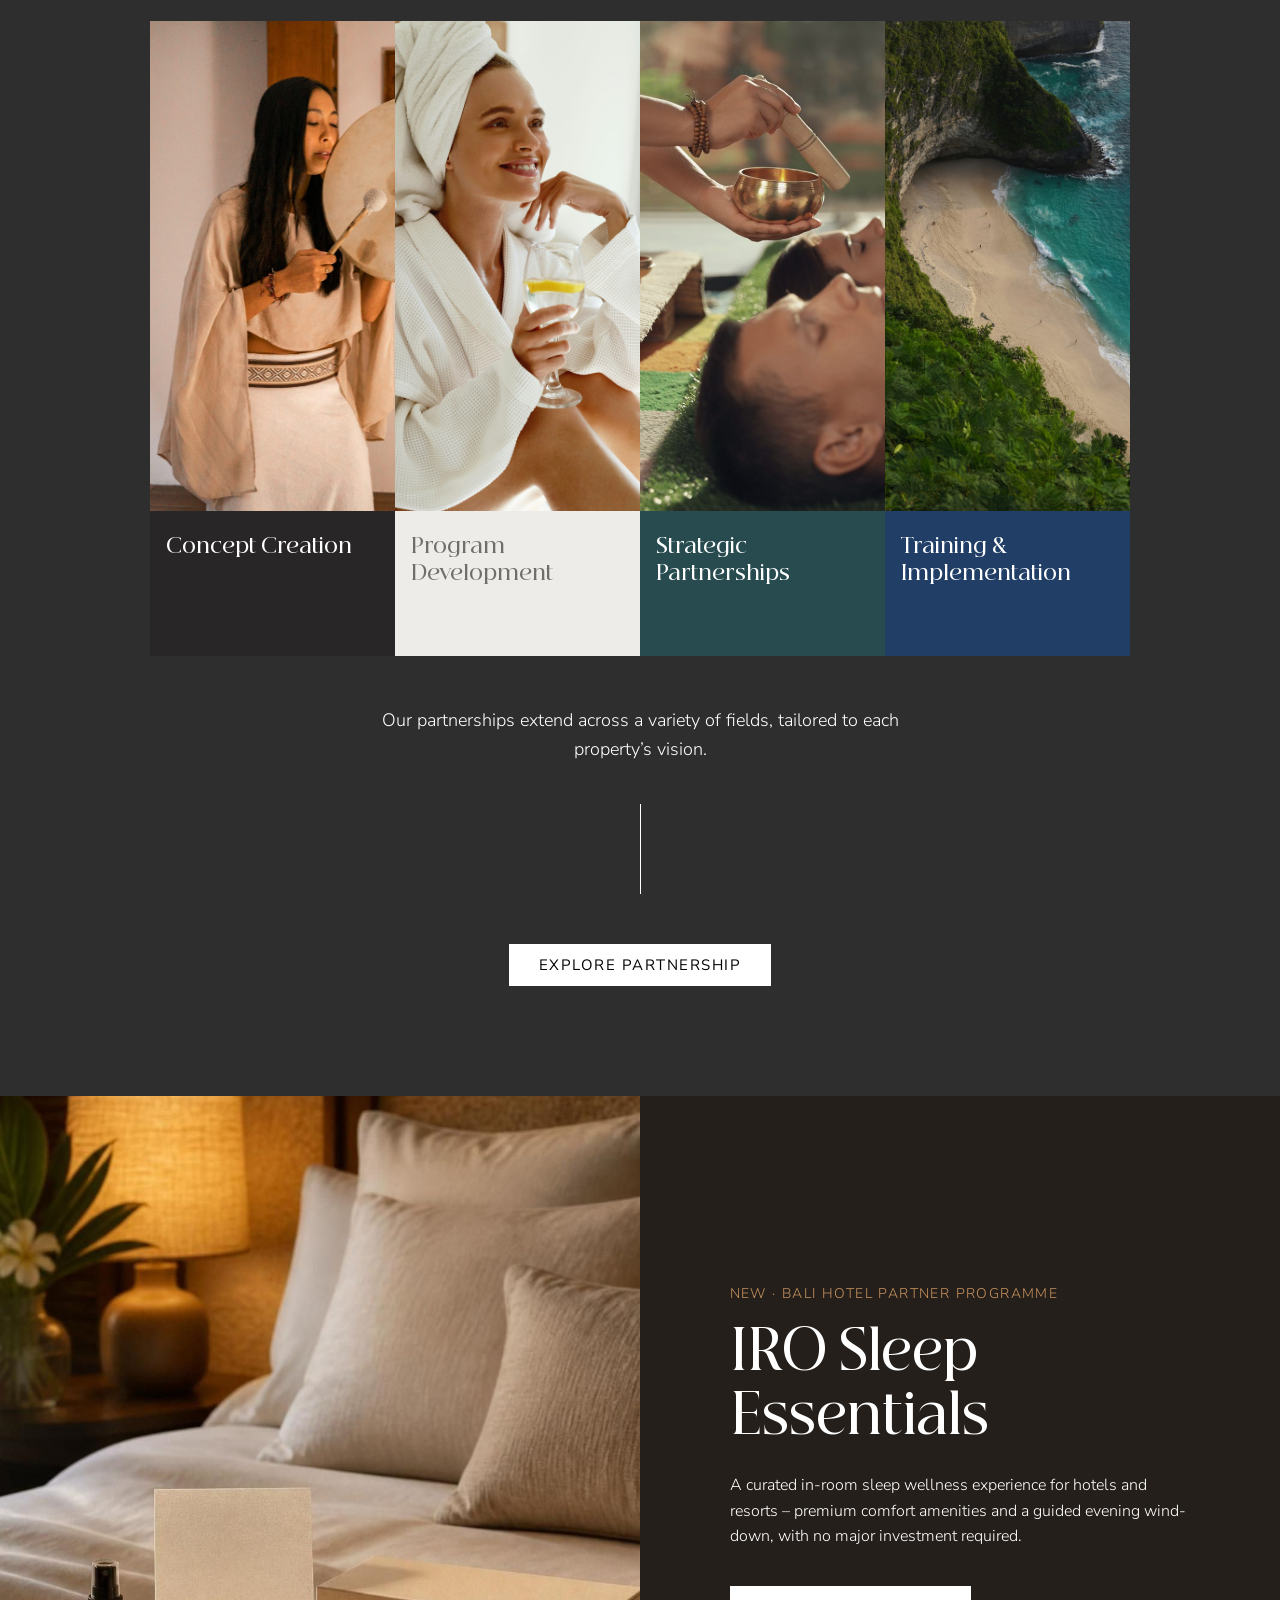
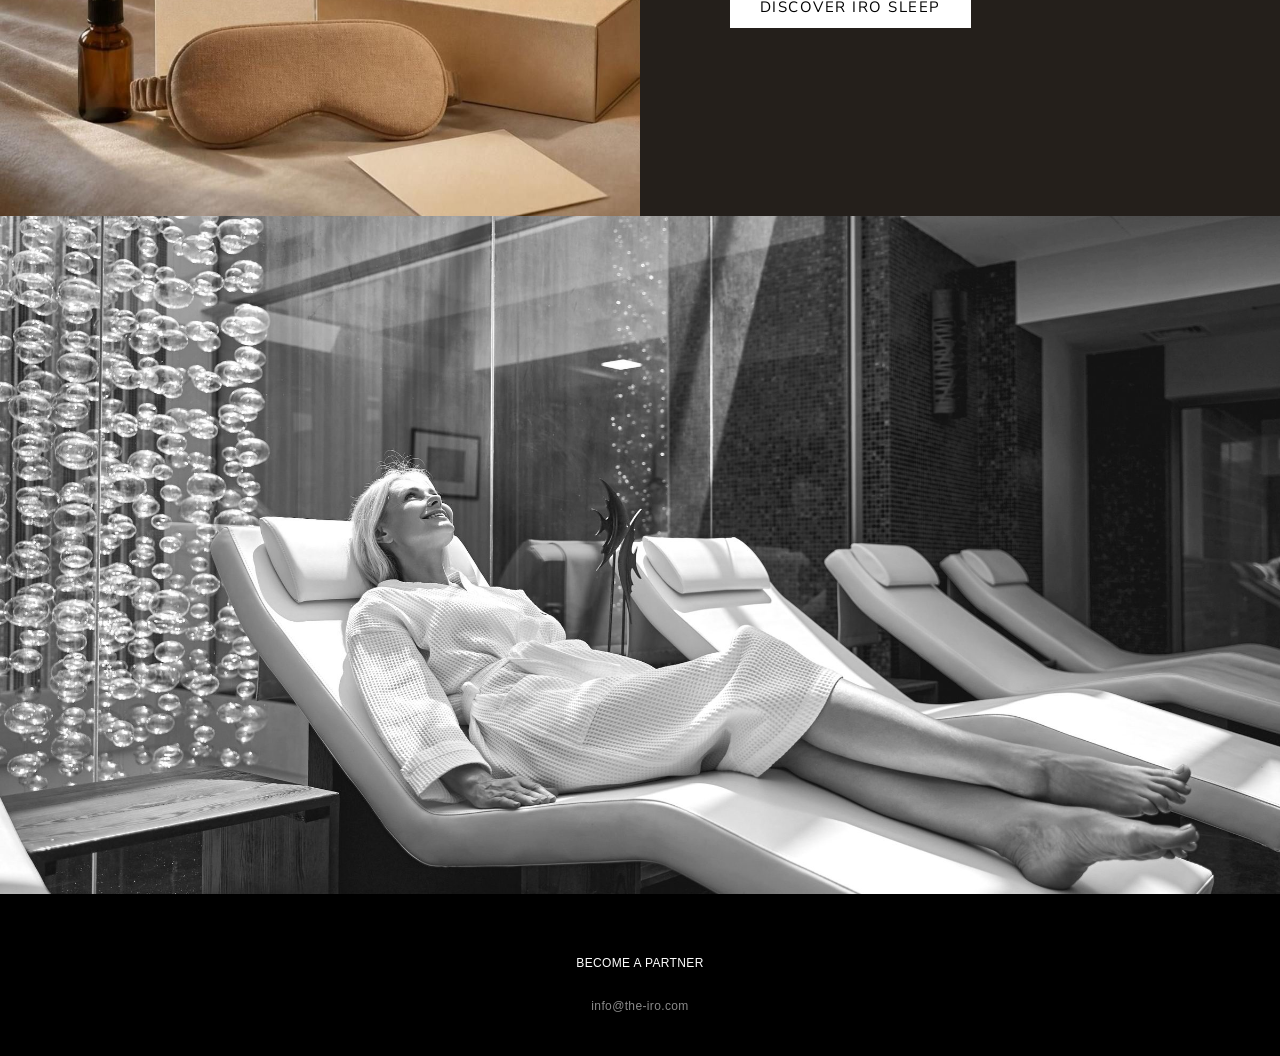
==== commit c3f9b238: "Draft: restyle sleep page in homepage design, remove copyright line Co-Authored-By: Claude Opus 5.5 " ====
--- a/index.html
+++ b/index.html
@@ -96,7 +96,6 @@
   <footer class="footer">
     <a href="mailto:info@the-iro.com?subject=Partnership%20Inquiry">BECOME A PARTNER</a>
     <p class="footer__mail"><a href="mailto:info@the-iro.com">info@the-iro.com</a></p>
-    <p class="footer__copy">© 2024 INDONESIA WELLNESS SOLUTIONS</p>
   </footer>
 
 </body>
